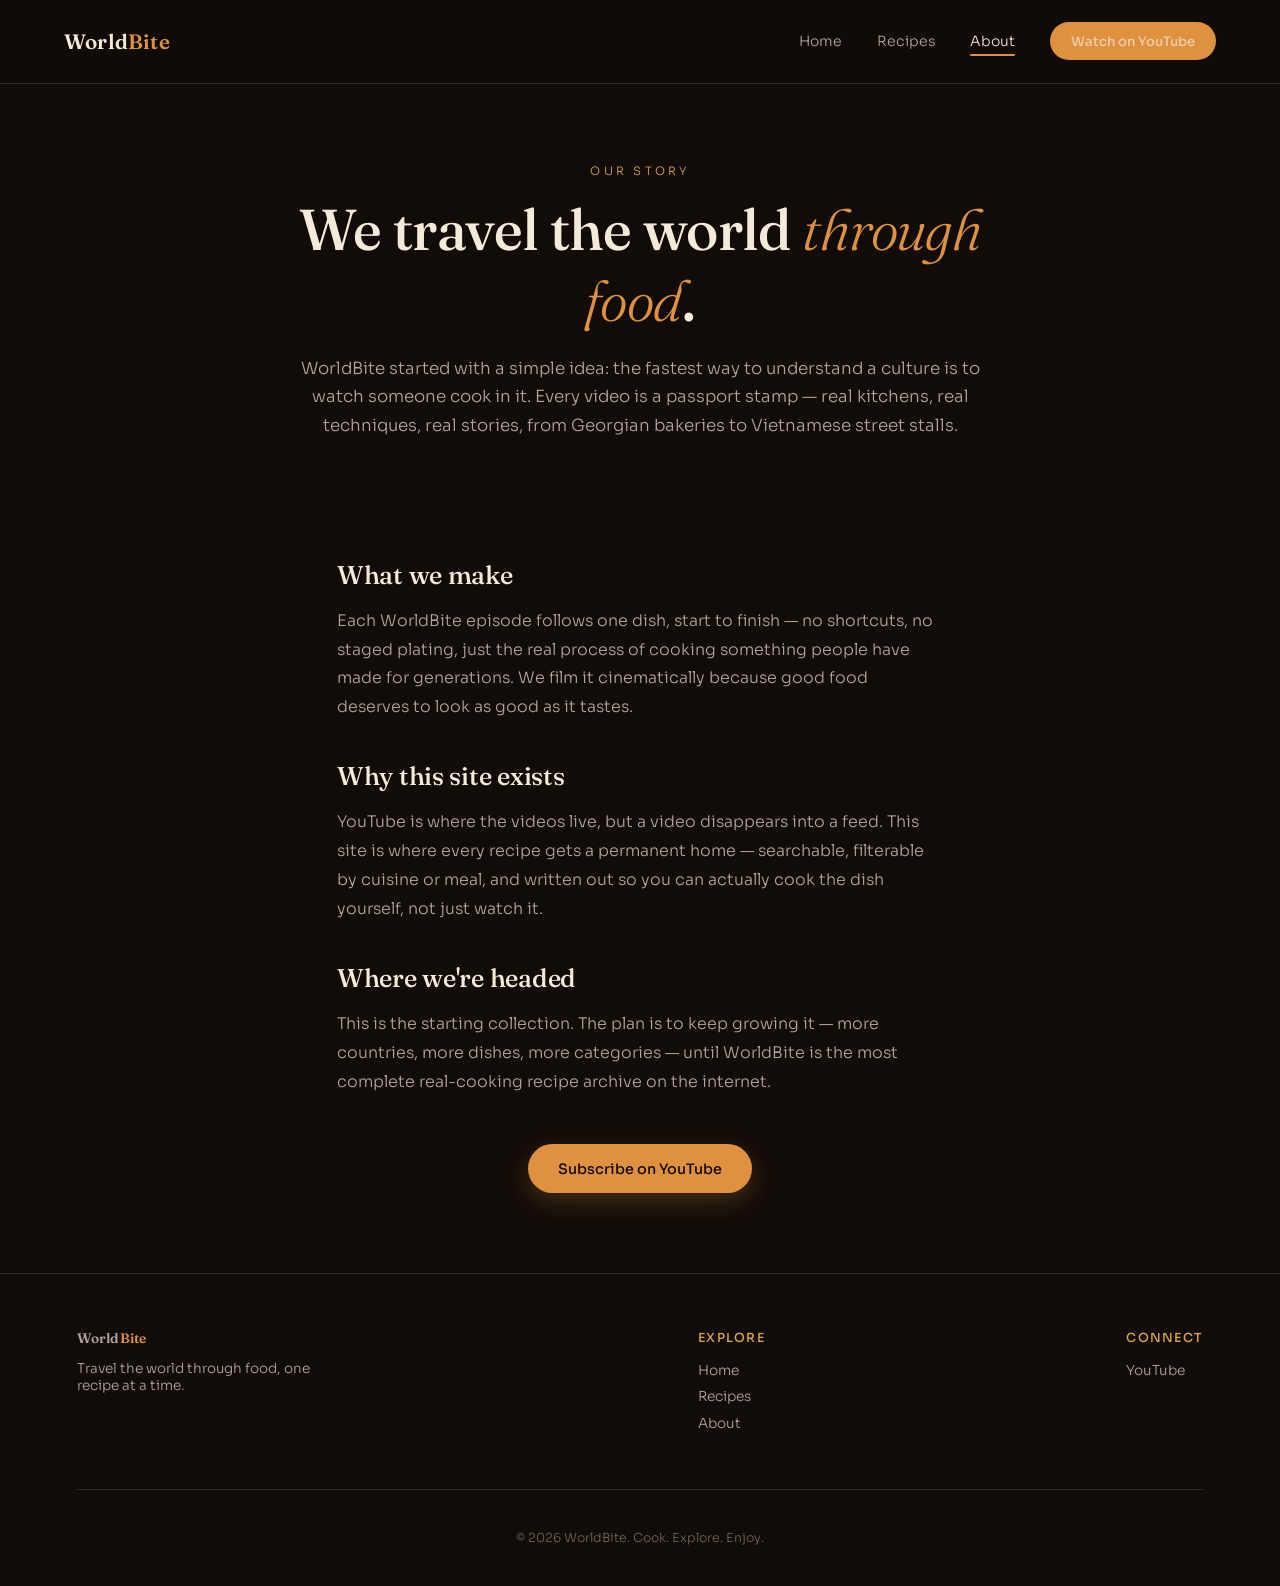
==== about.html @ ce619485 "Add files via upload" ====
<!DOCTYPE html>
<html lang="en">
<head>
<meta charset="UTF-8">
<meta name="viewport" content="width=device-width, initial-scale=1.0">
<title>About — WorldBite</title>
<link rel="preconnect" href="https://fonts.googleapis.com">
<link href="https://fonts.googleapis.com/css2?family=Fraunces:opsz,wght@9..144,300;9..144,500;9..144,600&family=Sora:wght@300;400;500;600&display=swap" rel="stylesheet">
<link rel="stylesheet" href="style.css">
</head>
<body>

<nav class="site-nav">
  <a href="index.html" class="logo">World<span>Bite</span></a>
  <button class="menu-btn" id="menuBtn">☰</button>
  <div class="nav-links" id="navLinks">
    <a href="index.html">Home</a>
    <a href="recipes.html">Recipes</a>
    <a href="about.html" class="active">About</a>
    <a href="https://www.youtube.com/channel/UCKPswE_dxH5hH9jCJUf0vtg" class="nav-cta" target="_blank">Watch on YouTube</a>
  </div>
</nav>

<div class="about-hero">
  <div class="eyebrow">Our Story</div>
  <h1>We travel the world <em>through food</em>.</h1>
  <p>WorldBite started with a simple idea: the fastest way to understand a culture is to watch someone cook in it. Every video is a passport stamp — real kitchens, real techniques, real stories, from Georgian bakeries to Vietnamese street stalls.</p>
</div>

<div class="about-body">
  <h2>What we make</h2>
  <p>Each WorldBite episode follows one dish, start to finish — no shortcuts, no staged plating, just the real process of cooking something people have made for generations. We film it cinematically because good food deserves to look as good as it tastes.</p>

  <h2>Why this site exists</h2>
  <p>YouTube is where the videos live, but a video disappears into a feed. This site is where every recipe gets a permanent home — searchable, filterable by cuisine or meal, and written out so you can actually cook the dish yourself, not just watch it.</p>

  <h2>Where we're headed</h2>
  <p>This is the starting collection. The plan is to keep growing it — more countries, more dishes, more categories — until WorldBite is the most complete real-cooking recipe archive on the internet.</p>

  <div style="margin-top:3rem; text-align:center;">
    <a href="https://www.youtube.com/channel/UCKPswE_dxH5hH9jCJUf0vtg" target="_blank" class="btn btn-primary">Subscribe on YouTube</a>
  </div>
</div>

<footer class="site-footer">
  <div class="footer-col">
    <a href="index.html" class="logo">World<span>Bite</span></a>
    <p style="color:var(--cream-dim); font-size:0.85rem; margin-top:0.8rem; max-width:26ch;">Travel the world through food, one recipe at a time.</p>
  </div>
  <div class="footer-col">
    <h4>Explore</h4>
    <a href="index.html">Home</a>
    <a href="recipes.html">Recipes</a>
    <a href="about.html">About</a>
  </div>
  <div class="footer-col">
    <h4>Connect</h4>
    <a href="https://www.youtube.com/channel/UCKPswE_dxH5hH9jCJUf0vtg" target="_blank">YouTube</a>
  </div>
  <div class="footer-bottom">© 2026 WorldBite. Cook. Explore. Enjoy.</div>
</footer>

<script>
  document.getElementById('menuBtn').addEventListener('click', () => {
    document.getElementById('navLinks').classList.toggle('open');
  });
</script>
</body>
</html>
---- style.css ----
:root{
  --espresso: #1c130d;
  --espresso-deep: #120c08;
  --cream: #f4ead9;
  --cream-dim: rgba(244,234,217,0.7);
  --amber: #e0913f;
  --terracotta: #c1502e;
  --gold: #d9a44a;
  --line: rgba(244,234,217,0.14);
  --card-bg: #241a12;
  --radius: 14px;
}
*{box-sizing:border-box; margin:0; padding:0;}
html{scroll-behavior:smooth;}
body{
  background: var(--espresso-deep);
  color: var(--cream);
  font-family:'Sora', sans-serif;
  font-weight:300;
  min-height:100vh;
}
img{max-width:100%; display:block;}
a{color:inherit; text-decoration:none;}
h1,h2,h3{font-family:'Fraunces', serif; font-weight:500; letter-spacing:-0.01em;}
em{font-style:italic; font-weight:300; color:var(--amber);}

/* ---------- Nav ---------- */
.site-nav{
  position:sticky; top:0; z-index:50;
  display:flex; align-items:center; justify-content:space-between;
  padding: 1.4rem 5vw;
  background: rgba(18,12,8,0.82);
  backdrop-filter: blur(10px);
  border-bottom: 1px solid var(--line);
}
.logo{
  font-family:'Fraunces', serif;
  font-size:1.3rem;
  font-weight:600;
  letter-spacing:0.01em;
}
.logo span{ color:var(--amber); }
.nav-links{ display:flex; align-items:center; gap:2.2rem; font-size:0.88rem; }
.nav-links a{ color:var(--cream-dim); transition:color 0.2s; position:relative; }
.nav-links a:hover, .nav-links a.active{ color:var(--cream); }
.nav-links a.active::after{
  content:''; position:absolute; bottom:-6px; left:0; right:0; height:2px; background:var(--amber); border-radius:2px;
}
.nav-cta{
  font-size:0.82rem; font-weight:500; color:var(--espresso-deep);
  background:var(--amber); padding:0.65rem 1.3rem; border-radius:999px;
  transition: transform 0.2s ease;
}
.nav-cta:hover{ transform: translateY(-1px); }
.menu-btn{ display:none; background:none; border:none; color:var(--cream); font-size:1.4rem; cursor:pointer; }

@media (max-width: 820px){
  .nav-links{
    position:fixed; top:70px; left:0; right:0; bottom:0;
    background: var(--espresso-deep);
    flex-direction:column; justify-content:flex-start;
    padding: 2rem 8vw; gap:1.6rem;
    transform: translateX(100%);
    transition: transform 0.3s ease;
  }
  .nav-links.open{ transform: translateX(0); }
  .menu-btn{ display:block; }
}

/* ---------- Buttons ---------- */
.btn{
  display:inline-block;
  font-family:'Sora', sans-serif; font-size:0.9rem; font-weight:500;
  padding: 0.95rem 1.9rem; border-radius:999px; cursor:pointer; border:none;
  transition: transform 0.22s ease, box-shadow 0.22s ease;
}
.btn-primary{ background:var(--amber); color:var(--espresso-deep); box-shadow:0 8px 24px rgba(224,145,63,0.25); }
.btn-primary:hover{ transform:translateY(-2px); box-shadow:0 12px 30px rgba(224,145,63,0.35); }
.btn-outline{ background:transparent; color:var(--cream); border:1px solid var(--line); }
.btn-outline:hover{ border-color:var(--amber); color:var(--amber); }

/* ---------- Section shells ---------- */
.section{ padding: 6rem 6vw; }
.section-narrow{ max-width:1200px; margin:0 auto; }
.eyebrow{
  font-size:0.72rem; letter-spacing:0.28em; text-transform:uppercase;
  color:var(--gold); margin-bottom:1rem;
}
.section-head{ max-width:640px; margin-bottom:3rem; }
.section-head h2{ font-size:clamp(1.9rem,3.5vw,2.8rem); margin-bottom:0.8rem; }
.section-head p{ color:var(--cream-dim); font-size:1rem; line-height:1.6; }

/* ---------- Recipe cards ---------- */
.recipe-grid{
  display:grid; grid-template-columns:repeat(auto-fill, minmax(270px,1fr)); gap:1.6rem;
}
.recipe-card{
  background:var(--card-bg); border:1px solid var(--line); border-radius:var(--radius);
  overflow:hidden; transition: transform 0.25s ease, border-color 0.25s ease;
  display:flex; flex-direction:column;
}
.recipe-card:hover{ transform: translateY(-4px); border-color: rgba(224,145,63,0.4); }
.recipe-thumb{
  height:170px; position:relative; display:flex; align-items:center; justify-content:center;
  font-size:3rem; overflow:hidden;
}
.thumb-img{
  position:absolute; inset:0; width:100%; height:100%; object-fit:cover; opacity:0; transition:opacity 0.4s ease;
}
.recipe-thumb.has-img .thumb-img{ opacity:1; }
.recipe-thumb.has-img .emoji-fallback{ opacity:0; }
.recipe-thumb .flag-badge{
  position:absolute; top:0.7rem; left:0.7rem;
  background:rgba(18,12,8,0.7); border-radius:999px; padding:0.3rem 0.6rem; font-size:0.78rem;
  display:flex; align-items:center; gap:0.3rem; backdrop-filter:blur(4px);
}
.recipe-body{ padding:1.1rem 1.2rem 1.4rem; flex:1; display:flex; flex-direction:column; }
.recipe-cat{
  font-size:0.68rem; letter-spacing:0.14em; text-transform:uppercase; color:var(--gold); margin-bottom:0.4rem;
}
.recipe-body h3{ font-size:1.15rem; margin-bottom:0.5rem; }
.recipe-desc{ font-size:0.86rem; color:var(--cream-dim); line-height:1.5; flex:1; margin-bottom:1rem; }
.recipe-meta{
  display:flex; gap:1rem; font-size:0.76rem; color:var(--cream-dim);
  padding-top:0.9rem; border-top:1px solid var(--line);
}
.recipe-meta span{ display:flex; align-items:center; gap:0.35rem; }

/* ---------- Filters ---------- */
.filter-bar{
  display:flex; flex-wrap:wrap; gap:0.7rem; align-items:center;
  margin-bottom:2.4rem; padding-bottom:1.6rem; border-bottom:1px solid var(--line);
}
.filter-chip{
  font-size:0.82rem; padding:0.55rem 1.1rem; border-radius:999px;
  border:1px solid var(--line); color:var(--cream-dim); cursor:pointer;
  background:transparent; transition: all 0.2s ease; font-family:'Sora',sans-serif;
}
.filter-chip:hover{ border-color:var(--amber); color:var(--cream); }
.filter-chip.active{ background:var(--amber); color:var(--espresso-deep); border-color:var(--amber); font-weight:500; }
.search-input{
  flex:1; min-width:200px; background:var(--card-bg); border:1px solid var(--line); border-radius:999px;
  padding:0.6rem 1.2rem; color:var(--cream); font-family:'Sora',sans-serif; font-size:0.86rem;
}
.search-input::placeholder{ color:rgba(244,234,217,0.4); }
.search-input:focus{ outline:none; border-color:var(--amber); }
.country-select{
  background:var(--card-bg); border:1px solid var(--line); border-radius:999px;
  padding:0.6rem 1.1rem; color:var(--cream); font-family:'Sora',sans-serif; font-size:0.82rem;
}
.results-count{ font-size:0.82rem; color:var(--cream-dim); margin-bottom:1.4rem; }

/* ---------- Footer ---------- */
.site-footer{
  padding: 3.5rem 6vw 2.5rem; border-top:1px solid var(--line);
  display:flex; flex-wrap:wrap; justify-content:space-between; gap:2rem;
}
.footer-col h4{ font-size:0.78rem; letter-spacing:0.1em; text-transform:uppercase; color:var(--gold); margin-bottom:1rem; font-family:'Sora',sans-serif; font-weight:500; }
.footer-col a{ display:block; font-size:0.86rem; color:var(--cream-dim); margin-bottom:0.6rem; }
.footer-col a:hover{ color:var(--cream); }
.footer-bottom{
  text-align:center; padding-top:2.5rem; margin-top:1rem; border-top:1px solid var(--line);
  font-size:0.78rem; color:rgba(244,234,217,0.4); width:100%;
}

/* ---------- Newsletter ---------- */
.newsletter{
  background: linear-gradient(135deg, rgba(224,145,63,0.1), rgba(193,80,46,0.08));
  border:1px solid var(--line); border-radius:20px;
  padding:3.5rem 4vw; text-align:center;
}
.newsletter h2{ font-size:clamp(1.6rem,3vw,2.2rem); margin-bottom:0.7rem; }
.newsletter p{ color:var(--cream-dim); margin-bottom:1.8rem; }
.newsletter-form{ display:flex; gap:0.7rem; max-width:420px; margin:0 auto; flex-wrap:wrap; justify-content:center; }
.newsletter-form input{
  flex:1; min-width:200px; background:var(--espresso); border:1px solid var(--line); border-radius:999px;
  padding:0.85rem 1.3rem; color:var(--cream); font-family:'Sora',sans-serif;
}
.newsletter-form input:focus{ outline:none; border-color:var(--amber); }

/* ---------- Recipe detail ---------- */
.recipe-hero{
  padding: 3rem 6vw 2rem; max-width:1200px; margin:0 auto;
}
.breadcrumb{ font-size:0.8rem; color:var(--cream-dim); margin-bottom:1.6rem; }
.breadcrumb a:hover{ color:var(--amber); }
.recipe-title-row{ display:flex; align-items:flex-start; justify-content:space-between; gap:2rem; flex-wrap:wrap; }
.recipe-title-row h1{ font-size:clamp(2rem,4.5vw,3.2rem); }
.recipe-flag{ font-size:2rem; }
.recipe-story{ color:var(--cream-dim); max-width:60ch; margin-top:1rem; line-height:1.7; }
.meta-row{
  display:flex; gap:2rem; margin-top:1.8rem; padding:1.4rem 0; border-top:1px solid var(--line); border-bottom:1px solid var(--line);
  flex-wrap:wrap;
}
.meta-item{ display:flex; flex-direction:column; gap:0.2rem; }
.meta-item .label{ font-size:0.68rem; letter-spacing:0.1em; text-transform:uppercase; color:var(--gold); }
.meta-item .value{ font-size:1rem; font-family:'Fraunces',serif; }

.video-embed{
  max-width:1200px; margin: 2rem auto; padding:0 6vw;
}
.video-frame{
  position:relative; padding-top:56.25%; border-radius:16px; overflow:hidden; background:var(--card-bg);
  border:1px solid var(--line);
}
.video-frame.vertical{
  padding-top:177.77%; max-width:400px; margin:0 auto;
}
.video-frame iframe, .video-placeholder{
  position:absolute; inset:0; width:100%; height:100%; border:none;
}
.video-placeholder{
  display:flex; align-items:center; justify-content:center; flex-direction:column; gap:0.6rem;
  color:var(--cream-dim); font-size:0.9rem;
}
.video-placeholder .play-icon{ font-size:2.2rem; }

.recipe-content{
  max-width:1200px; margin:0 auto; padding: 2rem 6vw 5rem;
  display:grid; grid-template-columns: 1fr 1.6fr; gap:3.5rem;
}
@media (max-width: 860px){ .recipe-content{ grid-template-columns:1fr; } }

.ingredients-box{
  background:var(--card-bg); border:1px solid var(--line); border-radius:var(--radius);
  padding:1.8rem; align-self:start; position:sticky; top:100px;
}
.ingredients-box h3{ font-size:1.2rem; margin-bottom:1.2rem; }
.ingredients-box ul{ list-style:none; }
.ingredients-box li{
  display:flex; align-items:flex-start; gap:0.7rem; font-size:0.9rem; color:var(--cream-dim);
  padding:0.55rem 0; border-bottom:1px solid var(--line);
}
.ingredients-box li:last-child{ border-bottom:none; }
.ingredients-box li::before{ content:'○'; color:var(--amber); font-size:0.7rem; margin-top:0.3rem; }

.steps-list{ counter-reset: step; }
.steps-list h3{ font-size:1.2rem; margin-bottom:1.4rem; }
.step-item{
  display:flex; gap:1.2rem; margin-bottom:1.6rem; counter-increment: step;
}
.step-num{
  flex-shrink:0; width:2.2rem; height:2.2rem; border-radius:50%;
  background: rgba(224,145,63,0.15); border:1px solid var(--amber); color:var(--amber);
  display:flex; align-items:center; justify-content:center; font-family:'Fraunces',serif; font-size:1rem;
}
.step-text{ color:var(--cream-dim); line-height:1.7; padding-top:0.35rem; font-size:0.95rem; }

.related-section{ padding: 4rem 6vw; border-top:1px solid var(--line); }

/* ---------- Country grid (home) ---------- */
.country-grid{ display:grid; grid-template-columns:repeat(auto-fill, minmax(140px,1fr)); gap:1rem; }
.country-tile{
  background:var(--card-bg); border:1px solid var(--line); border-radius:12px;
  padding:1.4rem 1rem; text-align:center; cursor:pointer; transition: all 0.2s ease;
}
.country-tile:hover{ border-color:var(--amber); transform:translateY(-3px); }
.country-tile .flag{ font-size:1.8rem; display:block; margin-bottom:0.5rem; }
.country-tile .name{ font-size:0.82rem; color:var(--cream-dim); }

/* ---------- Value props (home) ---------- */
.value-grid{ display:grid; grid-template-columns:repeat(auto-fit, minmax(240px,1fr)); gap:2rem; }
.value-card .icon{ font-size:1.8rem; margin-bottom:1rem; }
.value-card h3{ font-size:1.1rem; margin-bottom:0.6rem; }
.value-card p{ color:var(--cream-dim); font-size:0.9rem; line-height:1.6; }

/* ---------- About page ---------- */
.about-hero{ padding:5rem 6vw 3rem; max-width:900px; margin:0 auto; text-align:center; }
.about-hero h1{ font-size:clamp(2.2rem,5vw,3.6rem); margin-bottom:1.2rem; }
.about-hero p{ color:var(--cream-dim); font-size:1.05rem; line-height:1.7; max-width:60ch; margin:0 auto; }
.about-body{ max-width:760px; margin:0 auto; padding: 2rem 6vw 5rem; }
.about-body p{ color:var(--cream-dim); line-height:1.8; margin-bottom:1.4rem; font-size:1rem; }
.about-body h2{ font-size:1.6rem; margin: 2.4rem 0 1rem; }

.empty-state{ text-align:center; padding:4rem 2rem; color:var(--cream-dim); }
.empty-state .icon{ font-size:2.4rem; margin-bottom:1rem; }
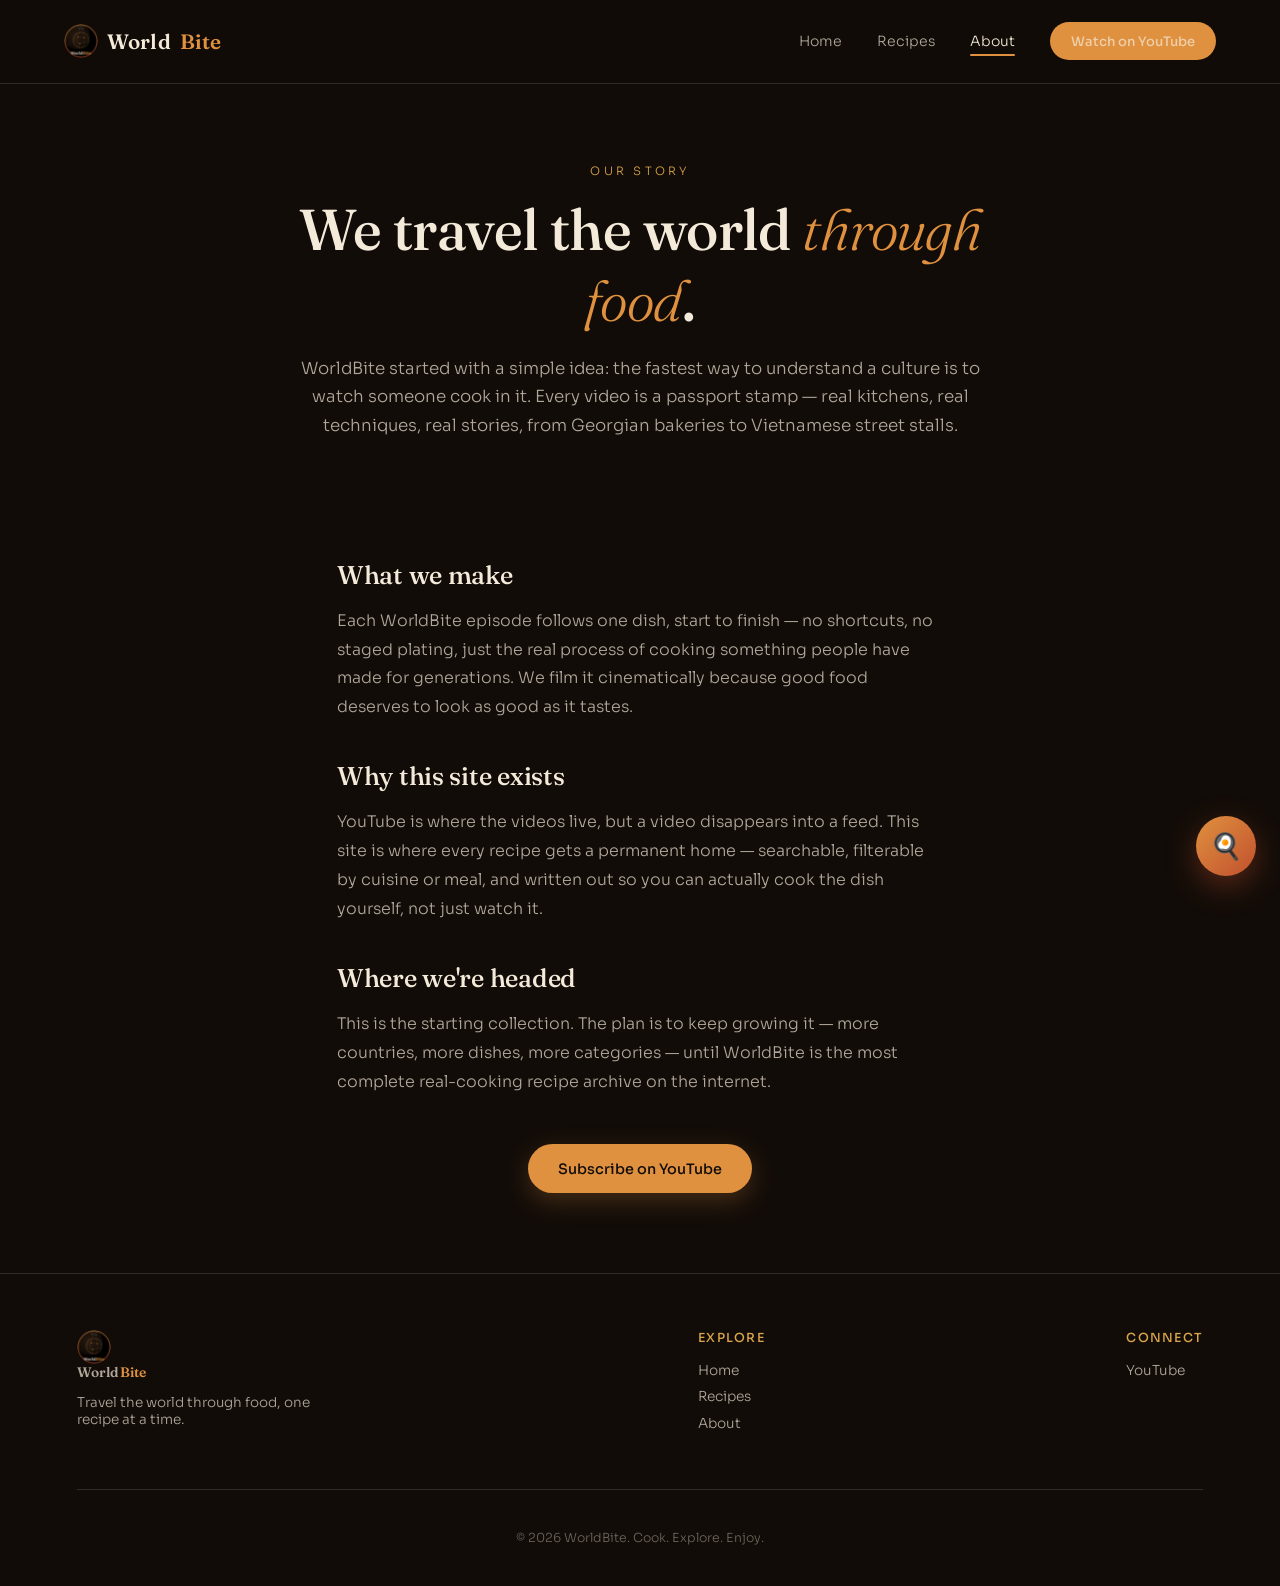
==== commit ee393b19: "Add files via upload Add logo, favicon, and cooking chatbot" ====
--- a/about.html
+++ b/about.html
@@ -4,6 +4,16 @@
 <meta charset="UTF-8">
 <meta name="viewport" content="width=device-width, initial-scale=1.0">
 <title>About — WorldBite</title>
+<link rel="icon" type="image/x-icon" href="favicon.ico">
+<link rel="icon" type="image/png" sizes="32x32" href="favicon-32.png">
+<link rel="apple-touch-icon" href="apple-touch-icon.png">
+<meta property="og:title" content="About — WorldBite">
+<meta property="og:description" content="We travel the world through food — real kitchens, real techniques, real stories.">
+<meta property="og:image" content="https://worldbitedaily-blip.github.io/worldbite-site/og-image.png">
+<meta property="og:url" content="https://worldbitedaily-blip.github.io/worldbite-site/about.html">
+<meta property="og:type" content="website">
+<meta name="twitter:card" content="summary_large_image">
+<meta name="twitter:image" content="https://worldbitedaily-blip.github.io/worldbite-site/og-image.png">
 <link rel="preconnect" href="https://fonts.googleapis.com">
 <link href="https://fonts.googleapis.com/css2?family=Fraunces:opsz,wght@9..144,300;9..144,500;9..144,600&family=Sora:wght@300;400;500;600&display=swap" rel="stylesheet">
 <link rel="stylesheet" href="style.css">
@@ -11,7 +21,7 @@
 <body>
 
 <nav class="site-nav">
-  <a href="index.html" class="logo">World<span>Bite</span></a>
+  <a href="index.html" class="logo"><img src="favicon-32.png" alt="WorldBite logo">World<span>Bite</span></a>
   <button class="menu-btn" id="menuBtn">☰</button>
   <div class="nav-links" id="navLinks">
     <a href="index.html">Home</a>
@@ -44,7 +54,7 @@
 
 <footer class="site-footer">
   <div class="footer-col">
-    <a href="index.html" class="logo">World<span>Bite</span></a>
+    <a href="index.html" class="logo"><img src="favicon-32.png" alt="WorldBite logo">World<span>Bite</span></a>
     <p style="color:var(--cream-dim); font-size:0.85rem; margin-top:0.8rem; max-width:26ch;">Travel the world through food, one recipe at a time.</p>
   </div>
   <div class="footer-col">
@@ -65,5 +75,7 @@
     document.getElementById('navLinks').classList.toggle('open');
   });
 </script>
+<script src="recipes.js"></script>
+<script src="chatbot.js"></script>
 </body>
 </html>
--- a/style.css
+++ b/style.css
@@ -38,7 +38,9 @@
   font-size:1.3rem;
   font-weight:600;
   letter-spacing:0.01em;
-}
+  display:flex; align-items:center; gap:0.55rem;
+}
+.logo img{ width:34px; height:34px; border-radius:50%; }
 .logo span{ color:var(--amber); }
 .nav-links{ display:flex; align-items:center; gap:2.2rem; font-size:0.88rem; }
 .nav-links a{ color:var(--cream-dim); transition:color 0.2s; position:relative; }
